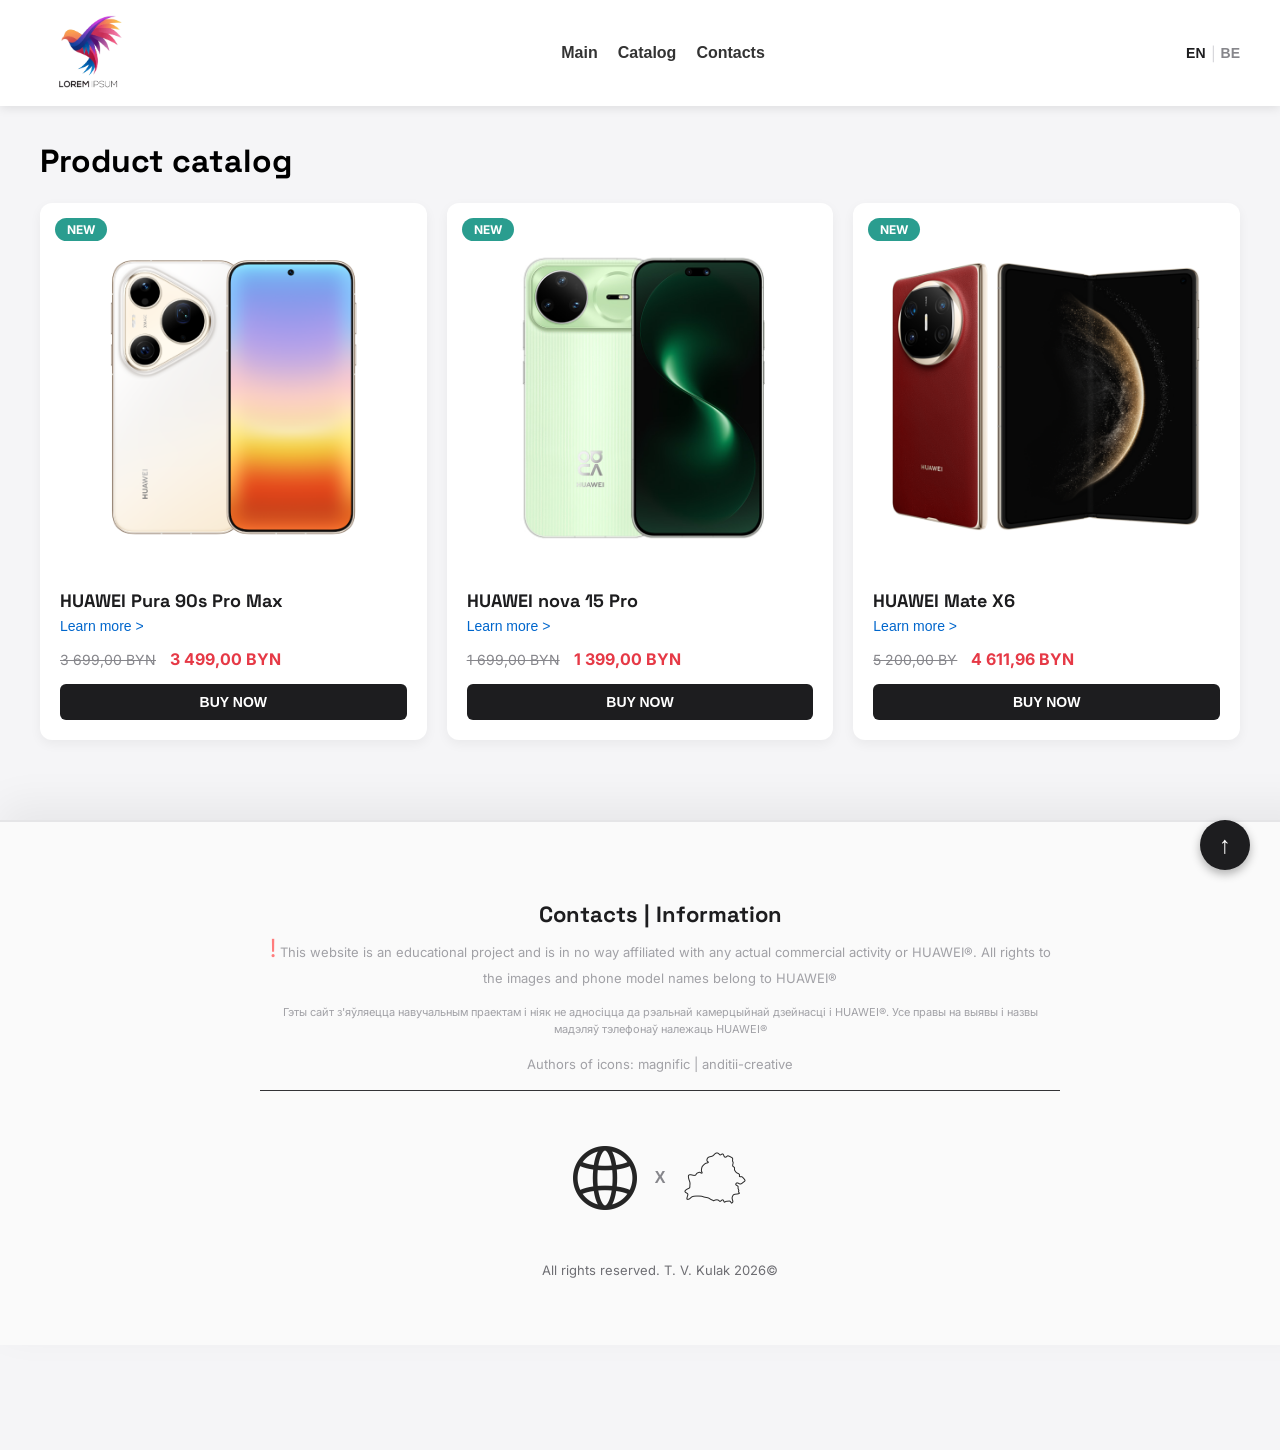
==== index-en.html @ 528feaa7 "Load Project" ====
<!DOCTYPE html>
<html lang="en">
<head>
  <meta charset="UTF-8">
  <meta name="viewport" content="width=device-width, initial-scale=1.0">
  <title>Demo Store</title>
  <link rel="stylesheet" href="css/index.css">
  <link rel="preconnect" href="https://fonts.googleapis.com">
  <link rel="preconnect" href="https://fonts.gstatic.com" crossorigin>
  <link href="https://fonts.googleapis.com/css2?family=Inter:ital,opsz,wght@0,14..32,100..900;1,14..32,100..900&family=Space+Grotesk:wght@300..700&display=swap" rel="stylesheet">
</head>
<body>

  <header>
    <nav class="header-nav">
      <a href="#">
        <img src="img/logo.png" alt="logo" class="logo">
      </a>
      <ul class="header-links">
        <li><a href="#">Main</a></li>
        <li><a href="#">Catalog</a></li>
        <li><a href="#">Contacts</a></li>
      </ul>

      <div class="lang-switch">
        <a href="index-en.html" class="lang-item active">EN</a>
        <span class="lang-separator">|</span>
        <a href="index.html" class="lang-item off">BE</a>
      </div>
    </nav>
  </header>

  <main class="store-content">
    <h1>Product catalog</h1>
    <div class="products-container">
      <!-- card 1 -->
      <div class="product-card">
        <span class="badge-new">NEW</span>
        <img src="img/pura90s-pro-max.png" alt="product image" class="product-image">
        <h3 class="product-title">HUAWEI Pura 90s Pro Max</h3>
        <a href="#" class="product-description">Learn more ></a>
        <p class="product-price"><s>3 699,00 BYN</s> <span>3 499,00 BYN</span></p>
        <button class="product-btn">BUY NOW</button>
      </div>
      <!-- card 2 -->
      <div class="product-card">
        <span class="badge-new">NEW</span>
        <img src="img/all-nova15-pro.jpg" alt="product image" class="product-image">
        <h3 class="product-title">HUAWEI nova 15 Pro</h3>
        <a href="#" class="product-description">Learn more ></a>
        <p class="product-price"><s>1 699,00 BYN</s> <span>1 399,00 BYN</span></p>
        <button class="product-btn">BUY NOW</button>
      </div>
      <!-- card 3 -->
      <div class="product-card">
        <span class="badge-new">NEW</span>
        <img src="img/shelf-huawei-mate-x6.png" alt="product image" class="product-image">
        <h3 class="product-title">HUAWEI Mate X6</h3>
        <a href="#" class="product-description">Learn more ></a>
        <p class="product-price"><s>5 200,00 BY</s> <span>4 611,96 BYN</span></p>
        <button class="product-btn">BUY NOW</button>
      </div>
    </div>
  </main>
  <footer>
    <div class="footer-container">
    <h2>Contacts | Information</h2>
      <p><span>!</span> This website is an educational project and is in no way affiliated with any actual commercial activity or HUAWEI®. All rights to the images and phone model names belong to HUAWEI®</p>
      <p style="font-size: 11px;">Гэты сайт з'яўляецца навучальным праектам і ніяк не адносіцца да рэальнай камерцыйнай дзейнасці і HUAWEI®. Усе правы на выявы і назвы мадэляў тэлефонаў належаць HUAWEI®</p>
      <p>Authors of icons: magnific | anditii-creative</p>
      <hr class="footer-line">
    </div>
    <div class="footer-accent-row">
      <img src="img/world.png" alt="Globe" class="icon-accent">
      
      <span class="accent-multiply">X</span>
      
      <img src="img/belarus.png" alt="Belarus Flag" class="icon-accent">
    </div>
    <p class="rights">All rights reserved. T. V. Kulak 2026©</p>
  </footer>
  <a href="#" class="btn-up">↑</a>
</body>
</html>
---- css/index.css ----
body {
  margin: 0;
  padding-top: 100px;
  background: #f5f5f7;
  font-family: Arial, sans-serif;
  height: 150vh;
  width: 100%;
  overflow-x: hidden;
}

.logo {
  width: 100px;
}

h1,h2,h3 {
  font-family: "Space Grotesk", sans-serif;
  font-optical-sizing: auto;
  font-weight: 700;
  font-style: normal;
}

p, span {
  font-family: "Inter", sans-serif;
  font-optical-sizing: auto;
  font-weight: 400;
  font-style: normal;
}

header {
  position: fixed;
  top: 0;
  left: 0;
  width: 100%;
  background: #ffffff;
  box-shadow: 0 2px 10px rgba(0, 0, 0, 0.1);
  z-index: 100;
}

.header-nav {
  display: flex;
  justify-content: space-between;
  align-items: center;
  max-width: 1200px; 
  width: 100%;    
  margin: 0 auto; 
  padding: 10px 20px;     
}

.header-links {
  display: flex;
  gap: 20px;
  list-style: none;
  margin: 0;
  padding: 0;
}

.header-links a {
  display: inline-block;
  text-decoration: none;
  color: #333;
  font-weight: bold;
  transform: scale(1);
  transition: transform 0.5s;
}

.header-links a:hover {
  transform: scale(0.93);
  transition: transform 0.5s;
}

.store-content {
  max-width: 1200px;
  margin: 0 auto;
  padding: 20px;
}

.products-container {
  display: grid;
  grid-template-columns: repeat(auto-fit, minmax(280px, 1fr)); /* функция изучена с ИИ */
  gap: 20px;
  flex-wrap: wrap;
  margin-top: 20px;
}

.product-card {
  position: relative;
  /* flex: 1;
  min-width: 280px; */
  background: #fff;
  border-radius: 12px;
  padding: 20px;
  box-shadow: 0 4px 12px rgba(0,0,0,0.05);
  z-index: 1;
}

.product-card img {
  width: 100%;
}

.badge-new {
  position: absolute;
  top: 15px;
  left: 15px;
  background-color: #2a9d8f;
  color: #fff;
  padding: 4px 12px;
  font-size: 12px;
  font-weight: bold;
  border-radius: 20px;
  text-transform: uppercase;
}

.product-title {
  font-size: 18px;
  margin: 15px 0 5px;
  color: #1d1d1f;
}

.product-description {
  display: inline-block; 
  font-size: 14px;
  color: #0066cc;
  text-decoration: none;
  margin-bottom: 15px;
  transform: scale(1);
  transition: transform 0.5s;
}

.product-description:hover {
  transform: scale(0.98);
  cursor: pointer;

}

.product-price {
  margin-top: auto;
  margin-bottom: 15px;
}

.product-price s {
  color: #86868b;
  font-size: 14px;
  margin-right: 10px;
}

.product-price span {
  color: #e63946;
  font-weight: bold;
  font-size: 16px;
}

.product-btn {
  background-color: #1d1d1f;
  color: white;
  border: none;
  padding: 10px 0;
  border-radius: 6px;
  font-size: 14px;
  font-weight: bold;
  cursor: pointer;
  transition: background-color 0.2s;
  width: 100%;
}

.product-btn:hover {
  background-color: #2a9d8f;
}

.product-btn:active {
  background-color: #2a9d909d;
}

.btn-up {
  position: fixed;
  bottom: 30px;
  right: 30px;
  width: 50px;
  height: 50px;
  background-color: #1d1d1f;
  color: white;
  text-decoration: none;
  display: flex;
  align-items: center;
  justify-content: center;
  font-size: 24px;
  border-radius: 50%;
  box-shadow: 0 4px 10px rgba(0,0,0,0.3);
  z-index: 99;
  transition: background-color 0.2s, transform 0.2s;
}

.btn-up:hover {
  background-color: #2a9d8f;
  transform: scale(1.05);
}

.btn-up:active {
  background-color: #2a9d90ab;
}

html {
  scroll-behavior: smooth; /* Функция изучена с ИИ */
}

.lang-switch {
  display: flex;
  align-items: center;
  gap: 5px;
  font-size: 14px;
  font-weight: bold;
}

.lang-item.active {
  color: #1d1d1f;
  cursor: default;
  pointer-events: none;
  text-decoration: none;
}

.lang-item.off {
  color: #86868b;
  text-decoration: none;
  transition: color 0.2s;
}

.lang-item.off:hover {
  color: #2a9d8f;
}

.lang-separator {
  color: #d2d2d7;
  user-select: none;
}

.product-card {
  transition: transform 0.3s ease, box-shadow 0.3s ease;
}
.product-card:hover {
  transform: translateY(-5px);
  box-shadow: 0 8px 24px rgba(0,0,0,0.12);
}

footer {
  background-color: #fafafa;
   box-shadow: 0 -15px 40px rgba(0, 0, 0, 0.06);
  border-top: 2px solid #e5e5e7;
  color: #1d1d1f; 
  padding: 60px 20px 40px;
  margin-top: 60px;
  font-family: "Inter", sans-serif;
  width: 100%;
  display: flex;
  flex-direction: column;
  align-items: center; 
  text-align: center;
}

footer h2 {
  margin-bottom: 0px;
  font-size: 22px;
}

footer p {
  font-size: 13px;
  color: #a1a1a6;
  line-height: 1.6;
  max-width: 800px;
  margin: 0 0 15px 0;
  
}

footer span {
  color: #ff7c7c;
  font-size: 25px;
}

.rights {
  font-size: 13px;
  color: #6e6e73;
  margin: 30px 0 25px 0;
}

.footer-accent-row {
  display: flex;
  align-items: center;
  justify-content: center;
  gap: 18px;
  margin: 30px 0 20px 0;
}

.icon-accent {
  width: 64px;
  height: 64px;
  opacity: 0.85;
  transition: opacity 0.2s ease, transform 0.2s ease;
  object-fit: contain;
}

.icon-accent:hover {
  opacity: 1;
  transform: scale(1.08);
}

.footer-line {
  border: 0;
  border-top: 1px solid #333336;
  margin-bottom: 25px;
}

.accent-multiply {
  font-family: sans-serif;
  font-size: 16px;
  font-weight: bold;
  color: #86868b;
  user-select: none;
}
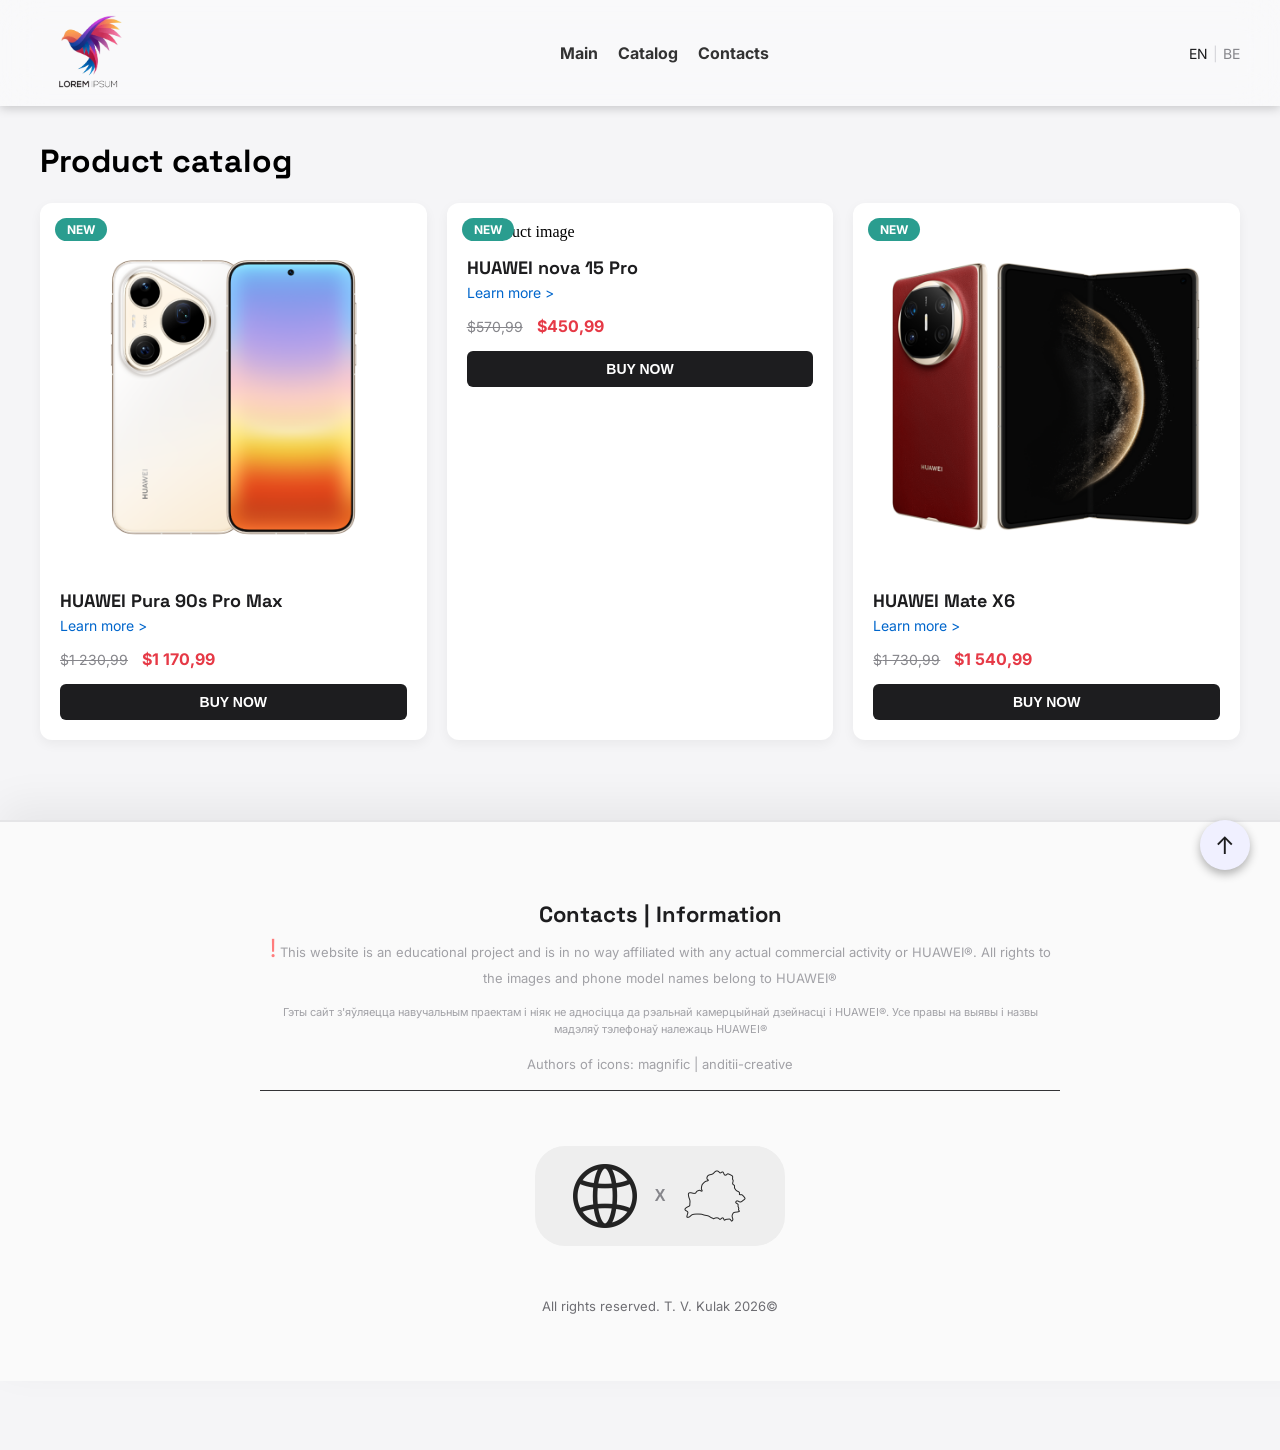
==== commit 5dc92906: "Update index-en.html" ====
--- a/index-en.html
+++ b/index-en.html
@@ -8,6 +8,7 @@
   <link rel="preconnect" href="https://fonts.googleapis.com">
   <link rel="preconnect" href="https://fonts.gstatic.com" crossorigin>
   <link href="https://fonts.googleapis.com/css2?family=Inter:ital,opsz,wght@0,14..32,100..900;1,14..32,100..900&family=Space+Grotesk:wght@300..700&display=swap" rel="stylesheet">
+  <link href="https://fonts.googleapis.com/css2?family=Onest:wght@100..900&display=swap" rel="stylesheet">
 </head>
 <body>
 
@@ -39,16 +40,16 @@
         <img src="img/pura90s-pro-max.png" alt="product image" class="product-image">
         <h3 class="product-title">HUAWEI Pura 90s Pro Max</h3>
         <a href="#" class="product-description">Learn more ></a>
-        <p class="product-price"><s>3 699,00 BYN</s> <span>3 499,00 BYN</span></p>
+        <p class="product-price"><s>1 230,99</s> <span>1 170,99</span></p>
         <button class="product-btn">BUY NOW</button>
       </div>
       <!-- card 2 -->
       <div class="product-card">
         <span class="badge-new">NEW</span>
-        <img src="img/all-nova15-pro.jpg" alt="product image" class="product-image">
+        <img src="img/all-nova15-pro.png" alt="product image" class="product-image">
         <h3 class="product-title">HUAWEI nova 15 Pro</h3>
         <a href="#" class="product-description">Learn more ></a>
-        <p class="product-price"><s>1 699,00 BYN</s> <span>1 399,00 BYN</span></p>
+        <p class="product-price"><s>570,99</s> <span>450,99</span></p>
         <button class="product-btn">BUY NOW</button>
       </div>
       <!-- card 3 -->
@@ -57,7 +58,7 @@
         <img src="img/shelf-huawei-mate-x6.png" alt="product image" class="product-image">
         <h3 class="product-title">HUAWEI Mate X6</h3>
         <a href="#" class="product-description">Learn more ></a>
-        <p class="product-price"><s>5 200,00 BY</s> <span>4 611,96 BYN</span></p>
+        <p class="product-price"><s>1 730,99</s> <span>1 540,99</span></p>
         <button class="product-btn">BUY NOW</button>
       </div>
     </div>
@@ -81,4 +82,4 @@
   </footer>
   <a href="#" class="btn-up">↑</a>
 </body>
-</html>+</html>
--- a/css/index.css
+++ b/css/index.css
@@ -2,7 +2,6 @@
   margin: 0;
   padding-top: 100px;
   background: #f5f5f7;
-  font-family: Arial, sans-serif;
   height: 150vh;
   width: 100%;
   overflow-x: hidden;
@@ -12,14 +11,32 @@
   width: 100px;
 }
 
-h1,h2,h3 {
+:lang(be) h1, :lang(be) h2, :lang(be) h3 {
+  font-family: "Onest", sans-serif;
+  font-optical-sizing: auto;
+  font-weight: 700;
+  font-style: normal;
+}
+
+:lang(en) h1, :lang(en) h2, :lang(en) h3 {
   font-family: "Space Grotesk", sans-serif;
   font-optical-sizing: auto;
   font-weight: 700;
   font-style: normal;
 }
 
-p, span {
+:lang(be) .product-price span::after, 
+:lang(be) .product-price s::after {
+  content: " BYN";
+}
+
+:lang(en) .product-price span::before, 
+:lang(en) .product-price s::before {
+  content: "$";
+}
+
+
+p, span, a {
   font-family: "Inter", sans-serif;
   font-optical-sizing: auto;
   font-weight: 400;
@@ -31,8 +48,10 @@
   top: 0;
   left: 0;
   width: 100%;
-  background: #ffffff;
-  box-shadow: 0 2px 10px rgba(0, 0, 0, 0.1);
+  background: rgba(255, 255, 255, 0.4); 
+  backdrop-filter: blur(20px);
+  -webkit-backdrop-filter: blur(20px); 
+  box-shadow: 0 2px 10px rgba(0, 0, 0, 0.2);
   z-index: 100;
 }
 
@@ -91,10 +110,27 @@
   padding: 20px;
   box-shadow: 0 4px 12px rgba(0,0,0,0.05);
   z-index: 1;
-}
+  transition: margin-top 0.3s ease, box-shadow 0.3s ease;
+  margin-top: 0;
+  opacity: 0;
+  transform: translateY(20px);
+  animation: cardLoadIn 0.6s cubic-bezier(0.25, 1, 0.5, 1) forwards;
+  transition: margin-top 0.4s cubic-bezier(0.25, 1, 0.5, 1), box-shadow 0.4s cubic-bezier(0.25, 1, 0.5, 1);
+}
+
+
+.product-card:hover {
+  margin-top: -8px; 
+  box-shadow: 0 12px 30px rgba(42, 157, 144, 0.45);
+} 
 
 .product-card img {
   width: 100%;
+  transition: transform 0.4s cubic-bezier(0.25, 1, 0.5, 1);
+}
+
+.product-card:hover img {
+  transform: scale(1.05); 
 }
 
 .badge-new {
@@ -176,8 +212,8 @@
   right: 30px;
   width: 50px;
   height: 50px;
-  background-color: #1d1d1f;
-  color: white;
+  background: #f0f0ff;
+  color: #1d1d1f;
   text-decoration: none;
   display: flex;
   align-items: center;
@@ -220,7 +256,6 @@
 .lang-item.off {
   color: #86868b;
   text-decoration: none;
-  transition: color 0.2s;
 }
 
 .lang-item.off:hover {
@@ -232,17 +267,9 @@
   user-select: none;
 }
 
-.product-card {
-  transition: transform 0.3s ease, box-shadow 0.3s ease;
-}
-.product-card:hover {
-  transform: translateY(-5px);
-  box-shadow: 0 8px 24px rgba(0,0,0,0.12);
-}
-
 footer {
   background-color: #fafafa;
-   box-shadow: 0 -15px 40px rgba(0, 0, 0, 0.06);
+  box-shadow: 0 -15px 40px rgba(0, 0, 0, 0.06);
   border-top: 2px solid #e5e5e7;
   color: #1d1d1f; 
   padding: 60px 20px 40px;
@@ -286,6 +313,10 @@
   justify-content: center;
   gap: 18px;
   margin: 30px 0 20px 0;
+  width: 250px;
+  height: 100px;
+  background: #eeeeee;
+  border-radius: 30px;
 }
 
 .icon-accent {
@@ -298,7 +329,9 @@
 
 .icon-accent:hover {
   opacity: 1;
-  transform: scale(1.08);
+  transform: scale(1.12); 
+  filter: drop-shadow(0 0 8px rgba(0, 0, 0, 0.2));
+  cursor: pointer;
 }
 
 .footer-line {
@@ -315,3 +348,77 @@
   user-select: none;
 }
 
+@keyframes cardLoadIn {
+  to {
+    opacity: 1;
+    transform: translateY(0);
+  }
+}
+
+.product-card:nth-child(1) { animation-delay: 0.1s; }
+.product-card:nth-child(2) { animation-delay: 0.2s; }
+.product-card:nth-child(3) { animation-delay: 0.3s; }
+
+/* @media (prefers-color-scheme: dark) {
+  body {
+    background-color: #000000;
+    color: #f5f5f7;
+  }
+
+  header {
+    background: rgba(29, 29, 31, 0.75);
+    border-bottom: 1px solid #333;
+  }
+
+  .product-card {
+    background: #1c1c1e;
+    box-shadow: 0 4px 12px rgba(0,0,0,0.5);
+  }
+
+  .header-links a {
+    color: #f5f5f7;
+  }
+
+  .lang-item.active {
+    color: #f5f5f7;
+  }
+
+  .product-description {
+    color: #64b5f6;
+  }
+  .product-btn {
+    background-color: #ffffff;
+    color: #1d1d1f;
+  }
+
+  .product-btn:hover {
+    color: #ffffff;
+  }
+
+  footer {
+    background-color: #121214; 
+    border-top: 2px solid #2a9d8f; 
+    box-shadow: inset 0 15px 30px rgba(42, 157, 143, 0.08); 
+    color: #ffffff; 
+  }
+
+  .footer-accent-row {
+    width: 250px;
+    height: 100px;
+    background: rgba(255, 255, 255, 0.03);
+    border-radius: 30px;
+  }
+
+  .icon-accent {
+    filter: invert(1); 
+  }
+
+  .icon-accent:hover {
+    filter: invert(1) drop-shadow(0 0 8px #2a9d8f);
+  }
+
+  .btn-up {
+    background: #1c1c1e;
+    color: white;
+  }
+} */
